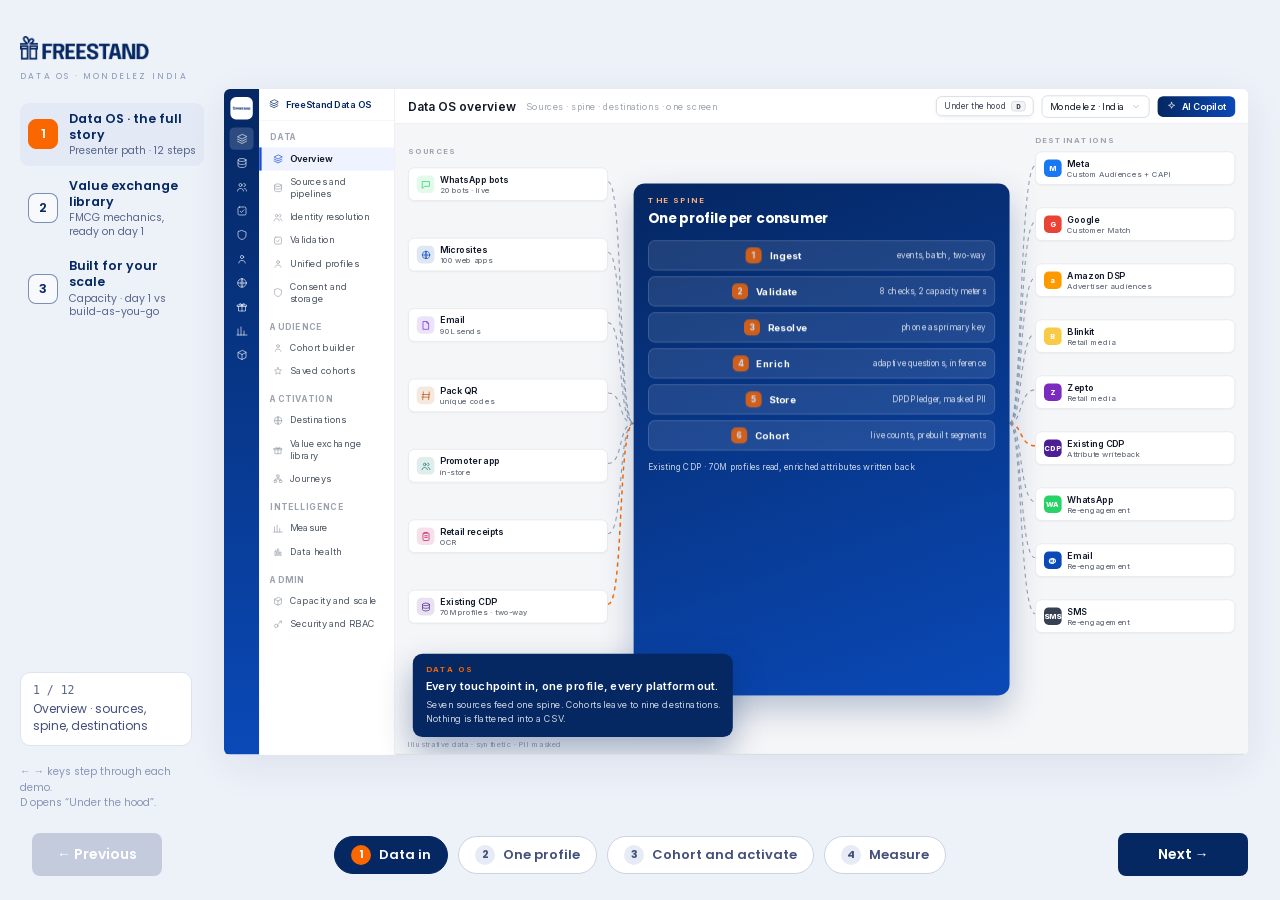
==== index.html @ 1f0b4121 "FreeStand Data OS demo hub Three tabs in the FreeStand demo-hub shell: Data OS (12 presenter steps w" ====
<!DOCTYPE html>
<html lang="en"><head>
<meta charset="utf-8">
<meta name="viewport" content="width=device-width,initial-scale=1">
<title>FreeStand Data OS · Demo Hub</title>
<link rel="stylesheet" href="shell.css">
</head>
<body>
<div id="hub">
  <div id="hub-side">
    <div class="hub-brand"><div class="lg"><img src="assets/img/freestand-logo.png" alt="FreeStand"></div><div class="s">Data OS · Mondelez India</div></div>
    <div id="hub-side-list"></div>
    <div class="hub-now"><div id="hub-counter"></div><div id="hub-label"></div></div>
    <div class="hub-foot">← → keys step through each demo.<br>D opens “Under the hood”.</div>
  </div>
  <div id="hub-main">
    <div id="hub-stage"></div>
  </div>
</div>
<div id="hub-bar">
  <button id="hub-prev">← Previous</button>
  <div id="hub-tabs"></div>
  <button id="hub-next">Next →</button>
</div>
<script src="registry.js"></script>
<script src="shell.js"></script>
</body></html>
---- shell.css ----
/* FreeStand demo hub shell · tokens and layout shared with the existing hubs */
@font-face{font-family:'Poppins';font-style:normal;font-weight:300;font-display:swap;src:url("assets/fonts/poppins-300.woff2") format('woff2')}
@font-face{font-family:'Poppins';font-style:normal;font-weight:400;font-display:swap;src:url("assets/fonts/poppins-400.woff2") format('woff2')}
@font-face{font-family:'Poppins';font-style:normal;font-weight:500;font-display:swap;src:url("assets/fonts/poppins-500.woff2") format('woff2')}
@font-face{font-family:'Poppins';font-style:normal;font-weight:600;font-display:swap;src:url("assets/fonts/poppins-600.woff2") format('woff2')}
@font-face{font-family:'Poppins';font-style:normal;font-weight:700;font-display:swap;src:url("assets/fonts/poppins-700.woff2") format('woff2')}
:root{--brand:#052762;--brand2:#0A49B7;--accent:#FA6600;--bg:#EDF1F8}
*{box-sizing:border-box}
html,body{margin:0;padding:0;height:100%;overflow:hidden;font-family:'Poppins',Arial,sans-serif;background:var(--bg);color:#1a1a1a}
a{color:var(--brand)}a:hover{color:var(--accent)}
body{display:flex;flex-direction:column}
#hub{display:flex;flex:1;min-height:0;overflow:hidden}
#hub-side{width:216px;flex-shrink:0;color:var(--brand);display:flex;flex-direction:column;padding:0 0 0 20px}
.hub-brand{padding:36px 0 20px;display:flex;flex-direction:column;align-items:flex-start;gap:10px}
.hub-brand .lg{height:24px;display:flex;align-items:center}
.hub-brand .lg img{height:24px;width:auto;object-fit:contain}
.hub-brand .s{font-size:8.5px;letter-spacing:2.2px;text-transform:uppercase;color:#8A97B8;white-space:nowrap}
#hub-side-list{flex:1;overflow-y:auto;padding:0 12px 16px 0;display:flex;flex-direction:column;gap:4px}
.hub-step{display:flex;align-items:center;gap:11px;cursor:pointer;position:relative;padding:8px;border-radius:9px;transition:background .15s}
.hub-step:hover{background:rgba(5,39,98,.05)}
.hub-step.active{background:#E3E9F5}
.hub-step .num{width:30px;height:30px;flex-shrink:0;border-radius:8px;border:1.5px solid rgba(5,39,98,.5);display:flex;align-items:center;justify-content:center;font-size:13px;font-weight:600;color:var(--brand);background:#F7F9FD;transition:all .2s}
.hub-step .lbl{min-width:0}
.hub-step .lbl .t{font-size:12.5px;font-weight:600;color:var(--brand);line-height:1.25}
.hub-step .lbl .s{font-size:10.5px;color:#5a678c;margin-top:2px;line-height:1.3}
.hub-step.active .num{border-color:var(--accent);background:var(--accent);color:#fff}
.hub-now{margin:0 24px 6px 0;background:#fff;border:1px solid #DDE3F0;border-radius:10px;padding:10px 12px;flex-shrink:0}
#hub-counter{font-family:monospace;font-size:11.5px;color:#5a678c}
#hub-label{font-size:12px;line-height:1.4;color:#43507a;margin-top:4px;min-height:16px}
.hub-foot{padding:12px 24px 16px 0;font-size:10.5px;line-height:1.5;color:#8A97B8}
#hub-main{flex:1;display:flex;flex-direction:column;min-width:0}
#hub-stage{flex:1;display:flex;align-items:center;justify-content:center;padding:28px 32px 12px 8px;min-height:0}
.hub-frame{position:relative;width:100%;max-width:1700px;max-height:100%;background:#fff;border-radius:6px;box-shadow:0 10px 40px rgba(5,39,98,.08);overflow:hidden}
.hub-frame iframe{border:none;display:block}
#hub-bar{display:flex;align-items:center;gap:14px;padding:6px 32px 24px 32px;width:100%}
#hub-bar button{background:var(--brand);color:#fff;border:none;border-radius:8px;padding:11px 22px;font-size:14px;font-weight:600;cursor:pointer;font-family:inherit;min-width:130px}
#hub-bar button:hover:not(:disabled){background:var(--brand2)}
#hub-bar button:disabled{background:#c3cbdd;cursor:not-allowed}
#hub-tabs{flex:1;display:flex;justify-content:center;gap:10px;flex-wrap:wrap;min-height:38px}
.hub-tab{display:flex;align-items:center;gap:8px;padding:8px 16px;border-radius:999px;border:1.5px solid #CBD3E6;background:#fff;color:#43507a;font-size:13px;font-weight:600;cursor:pointer;transition:all .15s;font-family:inherit}
.hub-tab .n{width:20px;height:20px;border-radius:50%;background:#E6EBF5;color:#43507a;font-size:11px;display:flex;align-items:center;justify-content:center;font-weight:700}
.hub-tab:hover{border-color:var(--brand);color:var(--brand)}
.hub-tab.active{background:var(--brand);border-color:var(--brand);color:#fff}
.hub-tab.active .n{background:var(--accent);color:#fff}
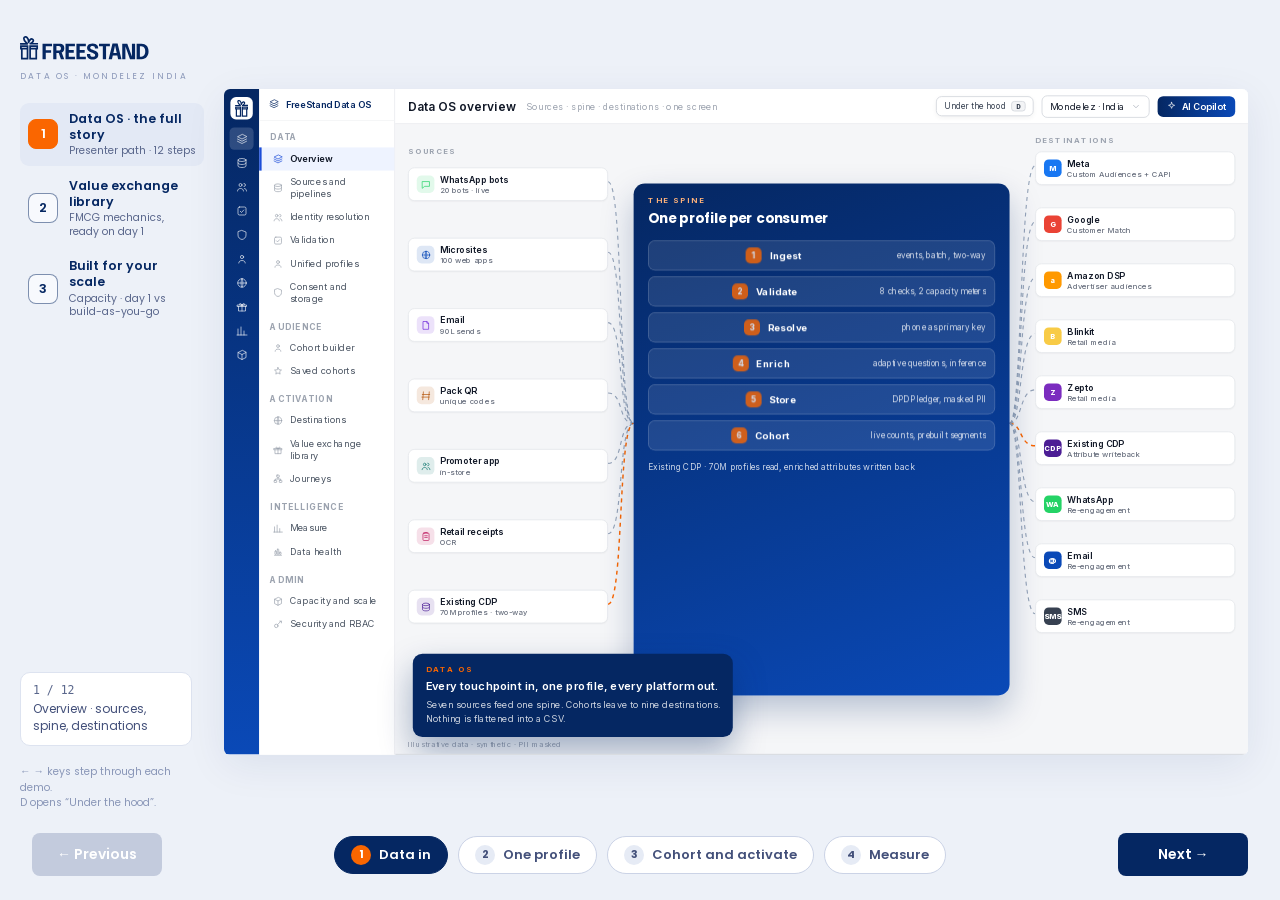
==== commit 91eccb2b: "Use the official FreeStand logo files - Hub sidebar: assets/img/freestand-logo.svg, the official Fre" ====
--- a/index.html
+++ b/index.html
@@ -8,7 +8,7 @@
 <body>
 <div id="hub">
   <div id="hub-side">
-    <div class="hub-brand"><div class="lg"><img src="assets/img/freestand-logo.png" alt="FreeStand"></div><div class="s">Data OS · Mondelez India</div></div>
+    <div class="hub-brand"><div class="lg"><img src="assets/img/freestand-logo.svg" alt="FreeStand"></div><div class="s">Data OS · Mondelez India</div></div>
     <div id="hub-side-list"></div>
     <div class="hub-now"><div id="hub-counter"></div><div id="hub-label"></div></div>
     <div class="hub-foot">← → keys step through each demo.<br>D opens “Under the hood”.</div>
